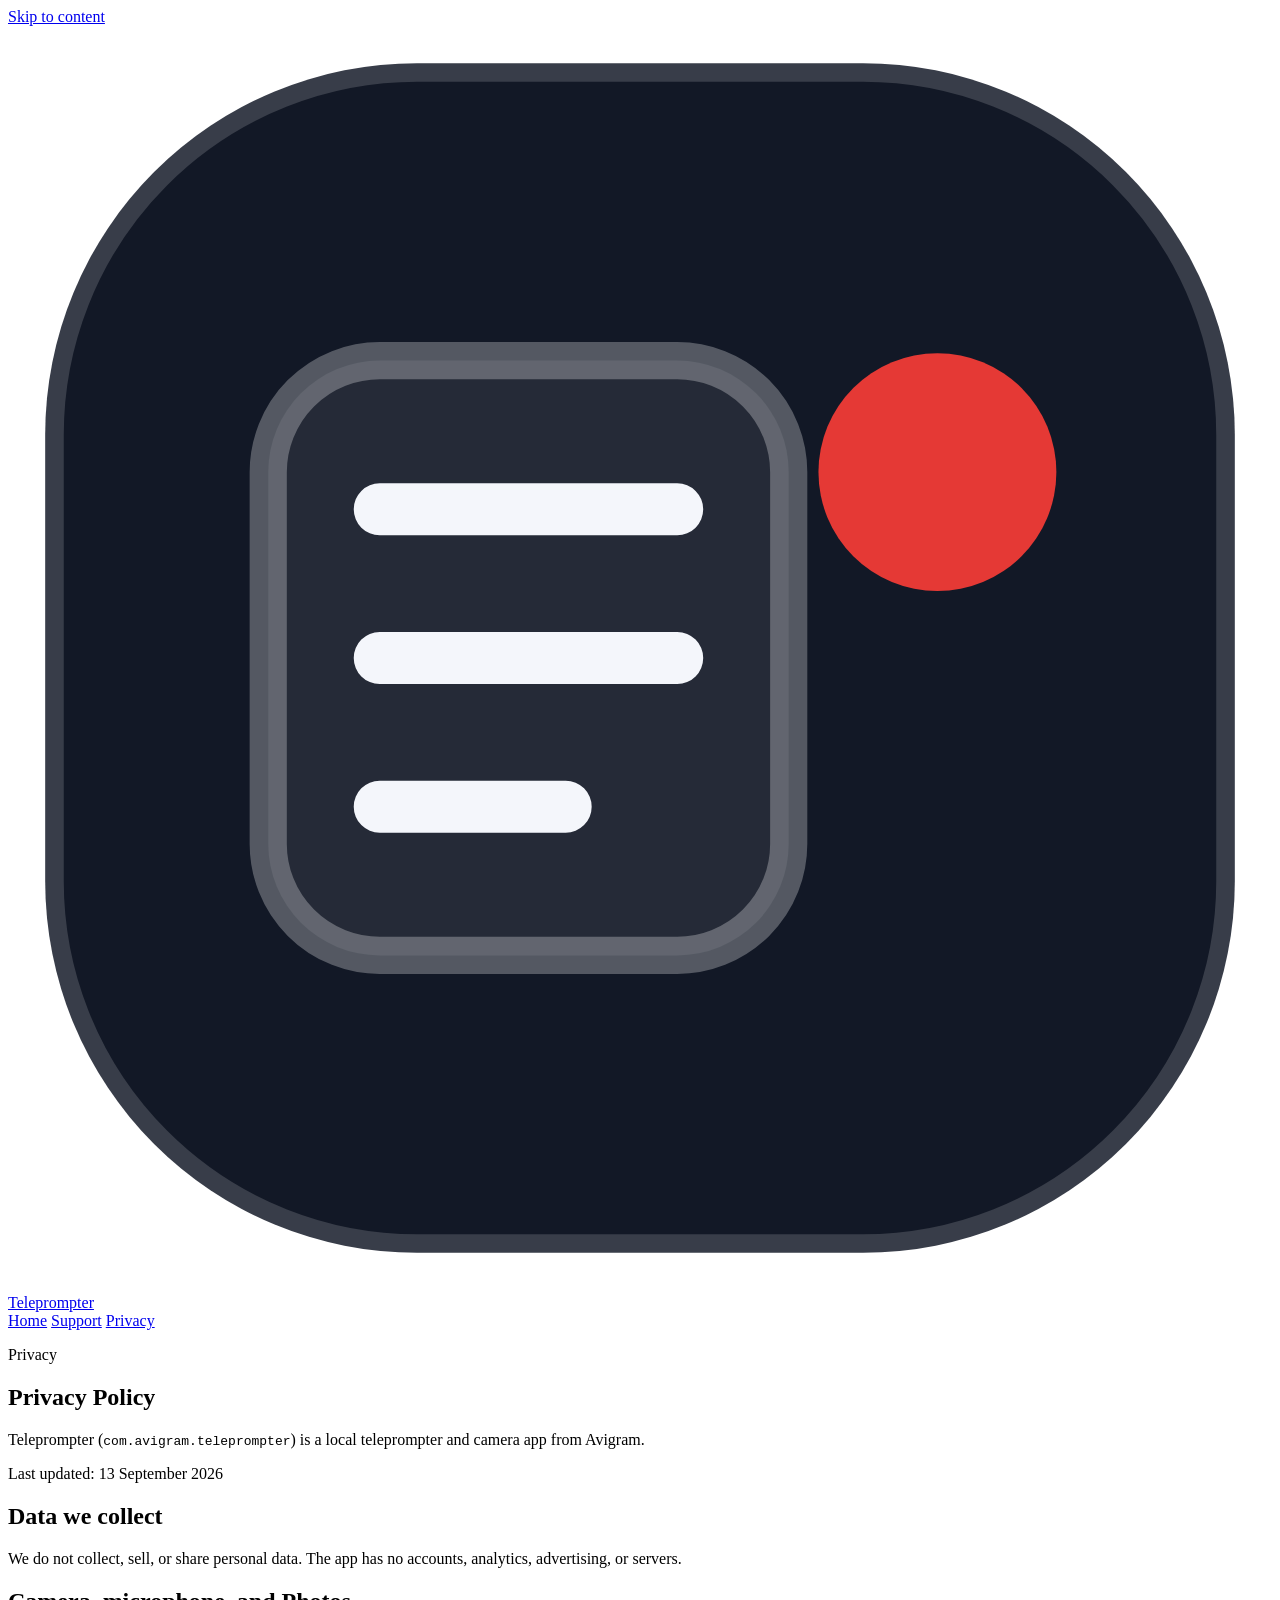
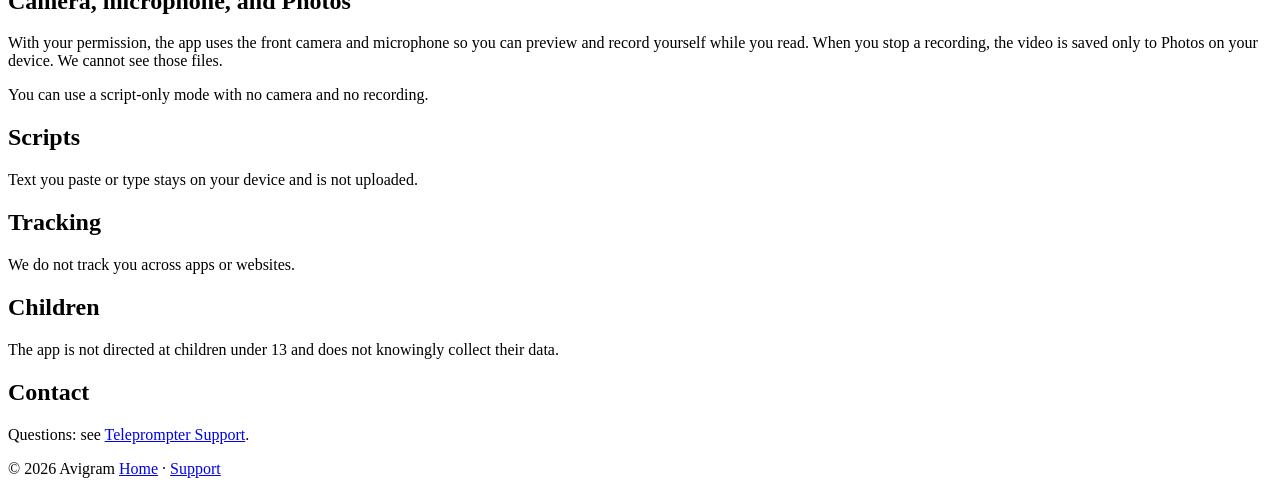
==== privacy-policy.html @ 15574454 "Add files via upload" ====
<!DOCTYPE html>
<html lang="en">
<head>
  <meta charset="utf-8">
  <meta name="viewport" content="width=device-width, initial-scale=1">
  <title>Privacy Policy — Teleprompter</title>
  <link rel="stylesheet" href="https://fonts.googleapis.com/css2?family=Inter:wght@400;500;600&display=swap">
  <link rel="stylesheet" href="styles.css">
</head>
<body>
  <a class="skip" href="#content">Skip to content</a>
  <header class="site-header">
    <div class="wrap">
      <a class="brand" href="index.html">
        <svg class="mark" viewBox="0 0 34 34" aria-hidden="true">
          <rect x="1" y="1" width="32" height="32" rx="10" fill="#121826" stroke="rgba(255,255,255,0.16)"/>
          <rect x="7" y="9" width="14" height="16" rx="3" fill="rgba(255,255,255,0.08)" stroke="rgba(255,255,255,0.28)"/>
          <path d="M10 13h8M10 17h8M10 21h5" stroke="#f4f6fb" stroke-width="1.4" stroke-linecap="round"/>
          <circle cx="25" cy="12" r="3.2" fill="#e53935"/>
        </svg>
        Teleprompter
      </a>
      <nav class="nav" aria-label="Primary">
        <a href="index.html">Home</a>
        <a href="support.html">Support</a>
        <a href="privacy-policy.html" aria-current="page">Privacy</a>
      </nav>
    </div>
  </header>

  <main id="content">
    <div class="wrap">
      <section class="hero">
        <p class="eyebrow"><span class="dot" aria-hidden="true"></span> Privacy</p>
        <h1>Privacy Policy</h1>
        <p class="lede">Teleprompter (<code>com.avigram.teleprompter</code>) is a local teleprompter and camera app from Avigram.</p>
      </section>

      <article>
        <p class="meta">Last updated: 13 September 2026</p>

        <h2>Data we collect</h2>
        <p>We do not collect, sell, or share personal data. The app has no accounts, analytics, advertising, or servers.</p>

        <h2>Camera, microphone, and Photos</h2>
        <p>With your permission, the app uses the front camera and microphone so you can preview and record yourself while you read. When you stop a recording, the video is saved only to Photos on your device. We cannot see those files.</p>
        <p>You can use a script-only mode with no camera and no recording.</p>

        <h2>Scripts</h2>
        <p>Text you paste or type stays on your device and is not uploaded.</p>

        <h2>Tracking</h2>
        <p>We do not track you across apps or websites.</p>

        <h2>Children</h2>
        <p>The app is not directed at children under 13 and does not knowingly collect their data.</p>

        <h2>Contact</h2>
        <p>Questions: see <a href="support.html">Teleprompter Support</a>.</p>
      </article>
    </div>
  </main>

  <footer class="site-footer">
    <div class="wrap">
      <span>© 2026 Avigram</span>
      <span><a href="index.html">Home</a> · <a href="support.html">Support</a></span>
    </div>
  </footer>
</body>
</html>
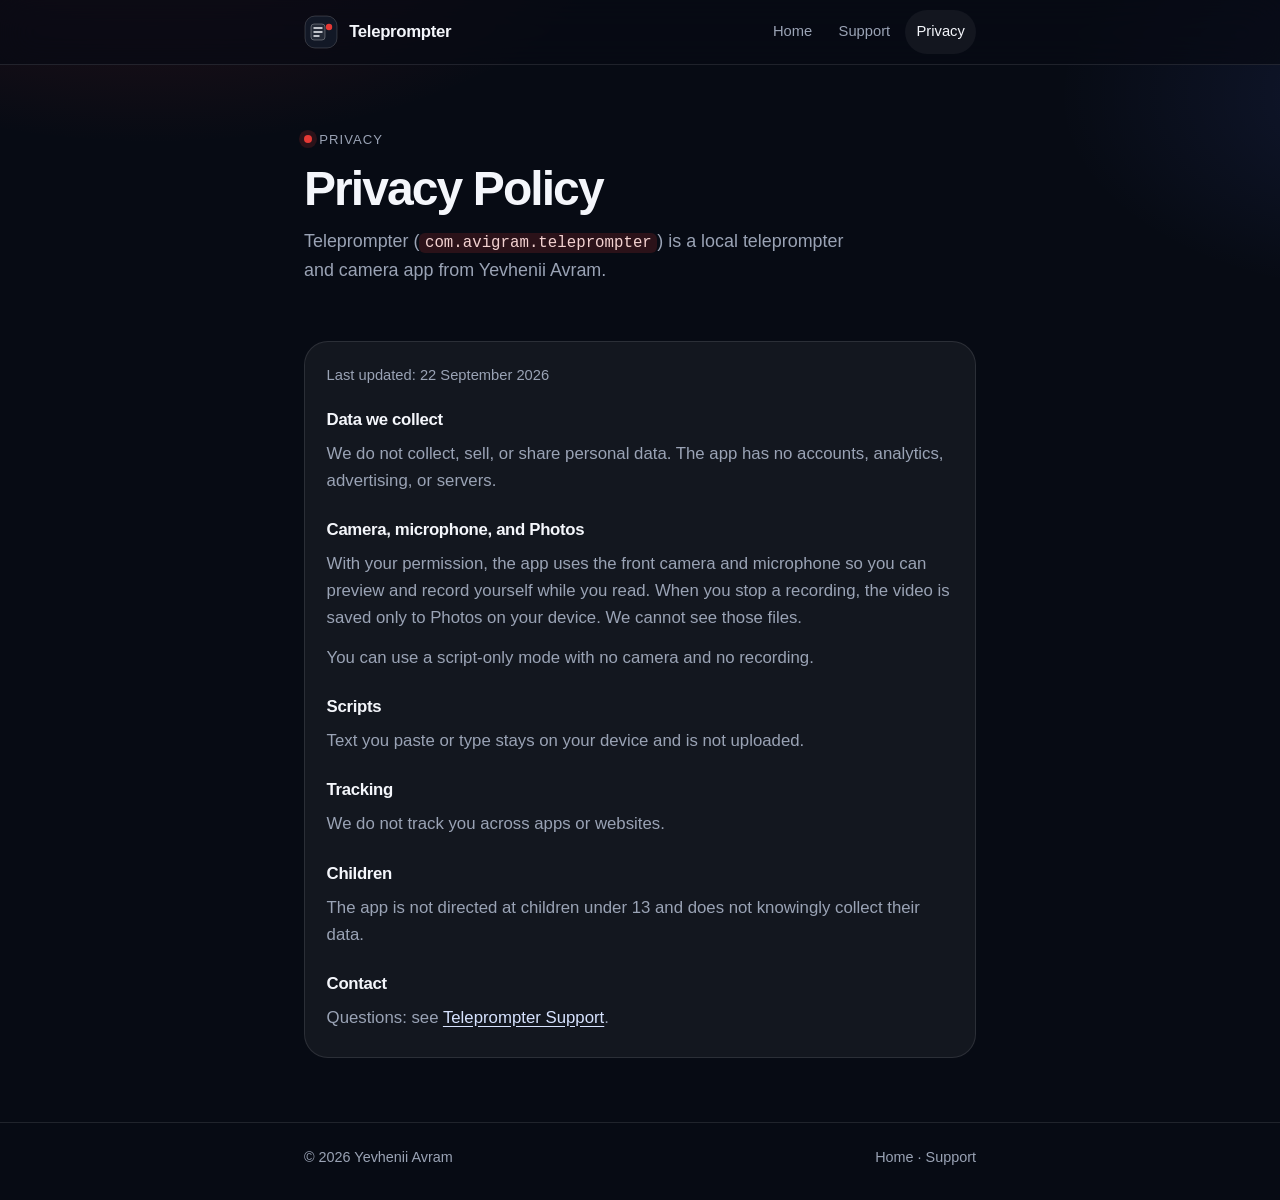
==== commit 360c17de: "Add files via upload" ====
--- a/privacy-policy.html
+++ b/privacy-policy.html
@@ -33,11 +33,11 @@
       <section class="hero">
         <p class="eyebrow"><span class="dot" aria-hidden="true"></span> Privacy</p>
         <h1>Privacy Policy</h1>
-        <p class="lede">Teleprompter (<code>com.avigram.teleprompter</code>) is a local teleprompter and camera app from Avigram.</p>
+        <p class="lede">Teleprompter (<code>com.avigram.teleprompter</code>) is a local teleprompter and camera app from Yevhenii Avram.</p>
       </section>
 
       <article>
-        <p class="meta">Last updated: 13 September 2026</p>
+        <p class="meta">Last updated: 22 September 2026</p>
 
         <h2>Data we collect</h2>
         <p>We do not collect, sell, or share personal data. The app has no accounts, analytics, advertising, or servers.</p>
@@ -63,7 +63,7 @@
 
   <footer class="site-footer">
     <div class="wrap">
-      <span>© 2026 Avigram</span>
+      <span>© 2026 Yevhenii Avram</span>
       <span><a href="index.html">Home</a> · <a href="support.html">Support</a></span>
     </div>
   </footer>
--- a/styles.css
+++ b/styles.css
@@ -0,0 +1,307 @@
+:root {
+  --bg: #070b14;
+  --bg-elevated: #101624;
+  --text: #f4f6fb;
+  --muted: #9aa3b5;
+  --line: rgba(255, 255, 255, 0.1);
+  --glass: rgba(255, 255, 255, 0.05);
+  --rec: #e53935;
+  --rec-soft: rgba(229, 57, 53, 0.16);
+  --focus: #8ab4ff;
+  --radius: 20px;
+  --max: 42rem;
+}
+
+*,
+*::before,
+*::after {
+  box-sizing: border-box;
+}
+
+html {
+  color-scheme: dark;
+}
+
+body {
+  margin: 0;
+  min-height: 100dvh;
+  font-family: Inter, -apple-system, BlinkMacSystemFont, "Segoe UI", sans-serif;
+  background:
+    radial-gradient(900px 480px at 12% -10%, rgba(229, 57, 53, 0.18), transparent 55%),
+    radial-gradient(700px 400px at 110% 8%, rgba(90, 120, 255, 0.12), transparent 50%),
+    var(--bg);
+  color: var(--text);
+  line-height: 1.6;
+  font-size: 1.05rem;
+}
+
+a {
+  color: #d7e3ff;
+  text-underline-offset: 0.18em;
+}
+
+a:hover {
+  color: #fff;
+}
+
+a:focus-visible,
+.btn:focus-visible {
+  outline: 2px solid var(--focus);
+  outline-offset: 3px;
+}
+
+.skip {
+  position: absolute;
+  left: 0.75rem;
+  top: -3rem;
+  padding: 0.5rem 0.75rem;
+  background: var(--bg-elevated);
+  color: var(--text);
+  border-radius: 8px;
+  z-index: 20;
+}
+
+.skip:focus {
+  top: 0.75rem;
+}
+
+.wrap {
+  width: min(var(--max), calc(100% - 2rem));
+  margin: 0 auto;
+}
+
+.site-header {
+  position: sticky;
+  top: 0;
+  z-index: 10;
+  backdrop-filter: blur(18px);
+  background: rgba(7, 11, 20, 0.72);
+  border-bottom: 1px solid var(--line);
+}
+
+.site-header .wrap {
+  display: flex;
+  align-items: center;
+  justify-content: space-between;
+  gap: 1rem;
+  min-height: 4rem;
+}
+
+.brand {
+  display: inline-flex;
+  align-items: center;
+  gap: 0.7rem;
+  color: var(--text);
+  text-decoration: none;
+  font-weight: 600;
+  letter-spacing: -0.02em;
+}
+
+.mark {
+  width: 34px;
+  height: 34px;
+  flex: none;
+}
+
+.nav {
+  display: flex;
+  gap: 0.25rem;
+}
+
+.nav a {
+  display: inline-flex;
+  align-items: center;
+  min-height: 44px;
+  padding: 0 0.7rem;
+  color: var(--muted);
+  text-decoration: none;
+  border-radius: 999px;
+  font-size: 0.92rem;
+}
+
+.nav a:hover,
+.nav a[aria-current="page"] {
+  color: var(--text);
+  background: var(--glass);
+}
+
+main {
+  padding: 2.5rem 0 4rem;
+}
+
+.hero {
+  padding: 1.25rem 0 2rem;
+}
+
+.eyebrow {
+  display: inline-flex;
+  align-items: center;
+  gap: 0.45rem;
+  margin: 0 0 0.85rem;
+  color: var(--muted);
+  font-size: 0.82rem;
+  letter-spacing: 0.08em;
+  text-transform: uppercase;
+}
+
+.dot {
+  width: 8px;
+  height: 8px;
+  border-radius: 50%;
+  background: var(--rec);
+  box-shadow: 0 0 0 5px var(--rec-soft);
+}
+
+h1 {
+  margin: 0 0 0.7rem;
+  font-size: clamp(2rem, 6vw, 3rem);
+  line-height: 1.1;
+  letter-spacing: -0.04em;
+}
+
+.lede {
+  margin: 0 0 1.5rem;
+  color: var(--muted);
+  font-size: 1.12rem;
+  max-width: 34rem;
+}
+
+.actions {
+  display: flex;
+  flex-wrap: wrap;
+  gap: 0.7rem;
+}
+
+.btn {
+  display: inline-flex;
+  align-items: center;
+  justify-content: center;
+  min-height: 48px;
+  padding: 0 1.15rem;
+  border-radius: 999px;
+  text-decoration: none;
+  font-weight: 600;
+  cursor: pointer;
+  transition: transform 180ms ease, background 180ms ease, border-color 180ms ease;
+}
+
+.btn:active {
+  transform: scale(0.98);
+}
+
+.btn-primary {
+  background: var(--rec);
+  color: #fff;
+  border: 1px solid transparent;
+}
+
+.btn-primary:hover {
+  color: #fff;
+  background: #ff4d49;
+}
+
+.btn-ghost {
+  background: var(--glass);
+  color: var(--text);
+  border: 1px solid var(--line);
+}
+
+.btn-ghost:hover {
+  color: var(--text);
+  border-color: rgba(255, 255, 255, 0.28);
+}
+
+.grid {
+  display: grid;
+  gap: 0.9rem;
+}
+
+@media (min-width: 720px) {
+  .grid.cols-2 {
+    grid-template-columns: 1fr 1fr;
+  }
+}
+
+.card {
+  background: var(--glass);
+  border: 1px solid var(--line);
+  border-radius: var(--radius);
+  padding: 1.15rem 1.2rem;
+}
+
+.card h2,
+article h2 {
+  margin: 0 0 0.45rem;
+  font-size: 1.05rem;
+  letter-spacing: -0.02em;
+}
+
+.card p,
+article p {
+  margin: 0 0 0.8rem;
+  color: var(--muted);
+}
+
+.card p:last-child,
+article p:last-child {
+  margin-bottom: 0;
+}
+
+article {
+  background: var(--glass);
+  border: 1px solid var(--line);
+  border-radius: 24px;
+  padding: 1.4rem 1.35rem 1.6rem;
+}
+
+article h2 {
+  margin-top: 1.4rem;
+}
+
+article h2:first-of-type {
+  margin-top: 0.4rem;
+}
+
+.meta {
+  margin: 0 0 1.2rem;
+  color: var(--muted);
+  font-size: 0.92rem;
+}
+
+code {
+  font-family: ui-monospace, SFMono-Regular, Menlo, monospace;
+  font-size: 0.88em;
+  color: #f3d2d1;
+  background: var(--rec-soft);
+  border-radius: 6px;
+  padding: 0.08em 0.35em;
+}
+
+.site-footer {
+  border-top: 1px solid var(--line);
+  padding: 1.4rem 0 2rem;
+  color: var(--muted);
+  font-size: 0.9rem;
+}
+
+.site-footer .wrap {
+  display: flex;
+  justify-content: space-between;
+  gap: 1rem;
+  flex-wrap: wrap;
+}
+
+.site-footer a {
+  color: var(--muted);
+  text-decoration: none;
+}
+
+.site-footer a:hover {
+  color: var(--text);
+}
+
+@media (prefers-reduced-motion: reduce) {
+  .btn {
+    transition: none;
+  }
+}
